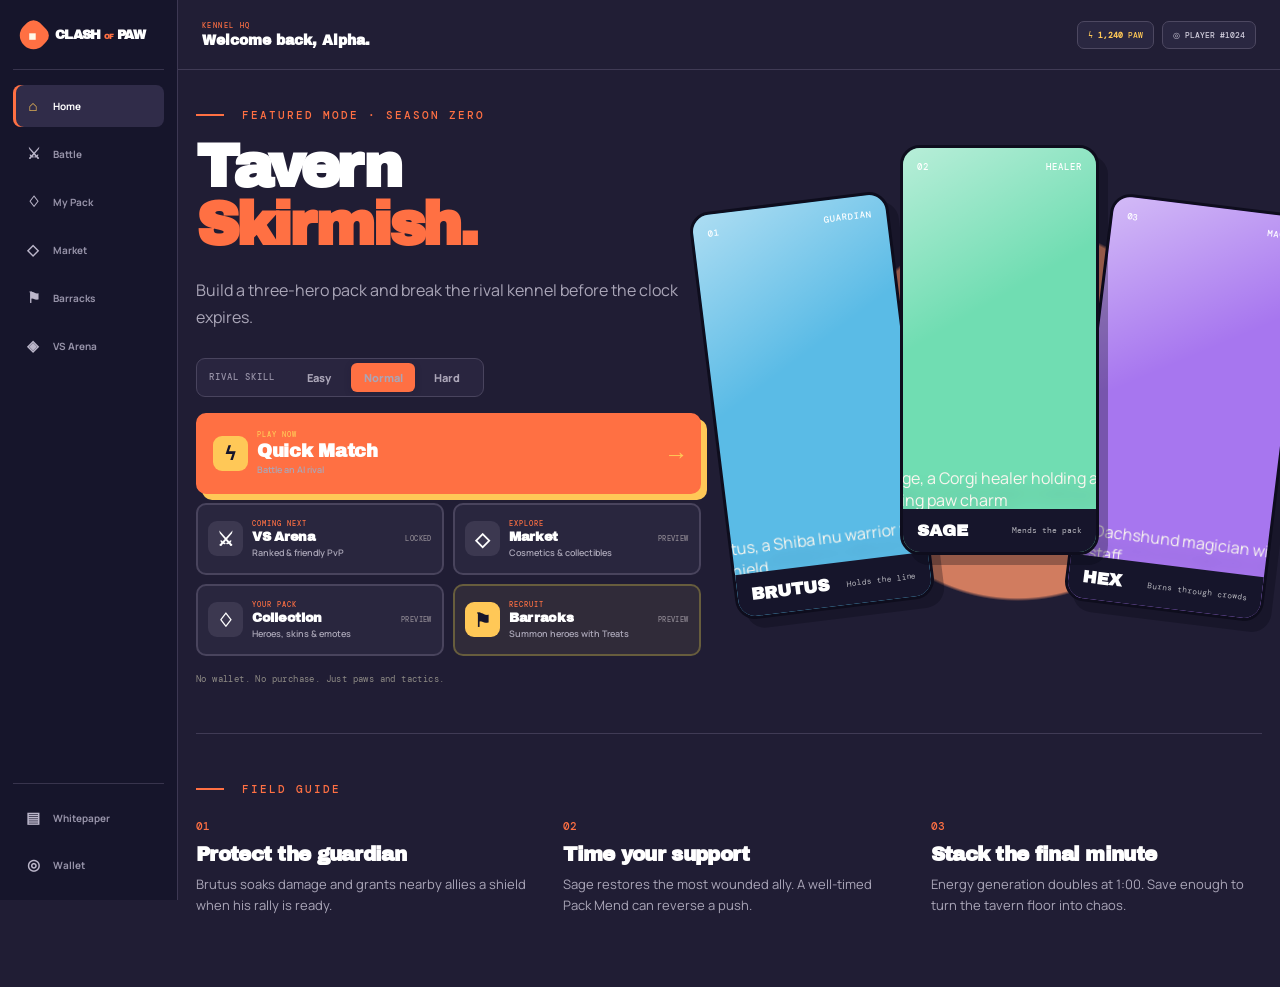
==== play.html @ 802c2ea2 "Build public Clash of Paw game prototype Add the landing page, desktop-style game client, playable b" ====
<!doctype html>
<html lang="en">
  <head>
    <meta charset="utf-8" />
    <meta name="viewport" content="width=device-width, initial-scale=1" />
    <meta name="theme-color" content="#16152b" />
    <meta name="description" content="Play Clash of Paw — a fast tactical dog tower battler." />
    <link rel="manifest" href="manifest.webmanifest" />
    <link rel="icon" href="assets/icon.svg" type="image/svg+xml" />
    <link rel="preload" href="assets/characters/brutus-warrior.png" as="image" />
    <link rel="preload" href="assets/characters/sage-healer.png" as="image" />
    <link rel="preload" href="assets/characters/hex-mage.png" as="image" />
    <link rel="stylesheet" href="styles.css" />
    <title>Play — Clash of Paw</title>
  </head>
  <body class="game-client">
    <div class="client-layout">
      <aside class="client-sidebar">
        <a class="client-brand" href="index.html" aria-label="Return to Clash of Paw landing page"><span class="paw-mark">◆</span><b>CLASH <i>OF</i> PAW</b></a>
        <nav aria-label="Game navigation">
          <button class="client-nav active" id="home"><span>⌂</span><b>Home</b></button>
          <button class="client-nav" id="battleNav"><span>⚔</span><b>Battle</b></button>
          <button class="client-nav coming" data-feature="collection"><span>♢</span><b>My Pack</b></button>
          <button class="client-nav coming" data-feature="market"><span>◇</span><b>Market</b></button>
          <button class="client-nav coming" data-feature="barracks"><span>⚑</span><b>Barracks</b></button>
          <button class="client-nav coming" data-feature="vs"><span>◈</span><b>VS Arena</b></button>
        </nav>
        <div class="client-sidebar-bottom">
          <a href="whitepaper.html"><span>▤</span><b>Whitepaper</b></a>
          <button class="client-nav coming" data-feature="wallet"><span>◎</span><b>Wallet</b></button>
          <button class="install hidden" id="install">Install app</button>
        </div>
      </aside>

      <main class="client-main">
        <header class="client-topbar">
          <div><small>KENNEL HQ</small><strong>Welcome back, Alpha.</strong></div>
          <div class="client-profile"><span>ϟ <b>1,240</b> PAW</span><span>◎ PLAYER #1024</span></div>
        </header>
        <div class="client-content">
          <section class="hero" id="intro">
            <div class="hero-copy">
              <p class="eyebrow"><span></span> FEATURED MODE · SEASON ZERO</p>
              <h1>Tavern<br /><em>Skirmish.</em></h1>
              <p class="lede">Build a three-hero pack and break the rival kennel before the clock expires.</p>
              <div class="difficulty" role="group" aria-label="Choose AI difficulty"><span>RIVAL SKILL</span><button data-difficulty="easy">Easy</button><button class="selected" data-difficulty="normal">Normal</button><button data-difficulty="hard">Hard</button></div>
              <nav class="main-menu" aria-label="Game modes">
                <button class="menu-tile primary-mode" id="play"><span class="menu-icon">ϟ</span><span><small>PLAY NOW</small><b>Quick Match</b><em>Battle an AI rival</em></span><i>→</i></button>
                <button class="menu-tile coming" data-feature="vs"><span class="menu-icon">⚔</span><span><small>COMING NEXT</small><b>VS Arena</b><em>Ranked & friendly PvP</em></span><i>LOCKED</i></button>
                <button class="menu-tile coming" data-feature="market"><span class="menu-icon">◇</span><span><small>EXPLORE</small><b>Market</b><em>Cosmetics & collectibles</em></span><i>PREVIEW</i></button>
                <button class="menu-tile coming" data-feature="collection"><span class="menu-icon">♢</span><span><small>YOUR PACK</small><b>Collection</b><em>Heroes, skins & emotes</em></span><i>PREVIEW</i></button>
                <button class="menu-tile coming barracks-tile" data-feature="barracks"><span class="menu-icon">⚑</span><span><small>RECRUIT</small><b>Barracks</b><em>Summon heroes with Treats</em></span><i>PREVIEW</i></button>
              </nav>
              <p class="fine-print">No wallet. No purchase. Just paws and tactics.</p>
            </div>
            <div class="pack-showcase" aria-label="Your starting pack">
              <article class="hero-card warrior"><div class="role"><span>01</span> GUARDIAN</div><img src="assets/characters/brutus-warrior.png" alt="Brutus, a Shiba Inu warrior with a paw shield" /><div class="hero-name"><span>BRUTUS</span><small>Holds the line</small></div></article>
              <article class="hero-card healer"><div class="role"><span>02</span> HEALER</div><img src="assets/characters/sage-healer.png" alt="Sage, a Corgi healer holding a glowing paw charm" /><div class="hero-name"><span>SAGE</span><small>Mends the pack</small></div></article>
              <article class="hero-card mage"><div class="role"><span>03</span> MAGE</div><img src="assets/characters/hex-mage.png" alt="Hex, a Dachshund magician with a glowing staff" /><div class="hero-name"><span>HEX</span><small>Burns through crowds</small></div></article>
            </div>
          </section>

          <section class="game hidden" id="game" aria-live="polite">
            <div class="match-topbar">
              <button class="icon-button" id="pause" aria-label="Pause match">Ⅱ</button>
              <div class="tower-stat player"><span class="team-label">YOUR KENNEL</span><div class="hp-row"><strong id="playerHp">2200</strong><small id="playerShield"></small></div><div class="bar"><i id="playerBar"></i><b id="playerShieldBar"></b></div></div>
              <div class="timer"><span id="phase">BATTLE</span><strong id="clock">3:00</strong><small id="difficultyLabel">NORMAL RIVAL</small></div>
              <div class="tower-stat enemy"><span class="team-label">RIVAL KENNEL</span><div class="hp-row"><strong id="enemyHp">2200</strong><small id="enemyShield"></small></div><div class="bar"><i id="enemyBar"></i><b id="enemyShieldBar"></b></div></div>
              <button class="icon-button sound-button" id="sound" aria-label="Toggle sound">♪</button>
            </div>
            <div class="arena" id="arena">
              <div class="tavern-backdrop"><i></i><i></i><i></i></div><div class="banner home-banner">PAW</div><div class="banner rival-banner">RUF</div>
              <div class="tower home"><span>♜</span><b>BLUE KENNEL</b><i></i></div><div class="tower rival"><span>♜</span><b>RED KENNEL</b><i></i></div><div class="lane"><span></span></div>
              <div class="units" id="units"></div><div class="battle-toast" id="toast"></div><div class="emote-bubble player-emote" id="playerEmote"></div><div class="emote-bubble enemy-emote" id="enemyEmote"></div><div class="frenzy-banner" id="frenzyBanner">FINAL MINUTE · DOUBLE ENERGY</div>
            </div>
            <div class="battle-controls">
              <div class="energy-block"><span class="bolt">ϟ</span><div><strong id="energy">5.0</strong><small>ENERGY</small></div><div class="energy-pips" id="energyPips"></div></div>
              <div class="summon-area"><p><span>SUMMON YOUR PACK</span><small id="nextHint">Choose a fighter</small></p><div class="cards">
                <button class="card warrior" data-unit="brutus"><img src="assets/characters/brutus-warrior.png" alt="" /><span><b>Brutus</b><small>Guardian · shield</small></span><i>2</i></button>
                <button class="card healer" data-unit="sage"><img src="assets/characters/sage-healer.png" alt="" /><span><b>Sage</b><small>Support · heal</small></span><i>3</i></button>
                <button class="card mage" data-unit="hex"><img src="assets/characters/hex-mage.png" alt="" /><span><b>Hex</b><small>Ranged · burst</small></span><i>3</i></button>
              </div></div>
              <div class="skills"><button class="skill heal" id="healSkill"><span>✦</span><b>PACK MEND</b><small id="healText">READY</small></button><button class="skill shield" id="shieldSkill"><span>⬡</span><b>GUARD RALLY</b><small id="shieldText">READY</small></button></div>
              <div class="emotes" aria-label="Pack emotes"><button data-emote="NICE!">🐾</button><button data-emote="WOOF?!">!</button><button data-emote="TO THE MOON!">↗</button></div>
            </div>
          </section>

          <section class="game-notes" id="how"><p class="eyebrow"><span></span> FIELD GUIDE</p><div class="notes-grid"><article><b>01</b><h2>Protect the guardian</h2><p>Brutus soaks damage and grants nearby allies a shield when his rally is ready.</p></article><article><b>02</b><h2>Time your support</h2><p>Sage restores the most wounded ally. A well-timed Pack Mend can reverse a push.</p></article><article><b>03</b><h2>Stack the final minute</h2><p>Energy generation doubles at 1:00. Save enough to turn the tavern floor into chaos.</p></article></div></section>
        </div>
      </main>
    </div>

    <dialog id="tutorialDialog" class="tutorial-dialog"><div class="result-inner tutorial-inner"><p class="eyebrow"><span></span> QUICK MATCH BRIEFING</p><h2>Three minutes.<br /><em>One kennel.</em></h2><p>Push across the tavern floor and break the rival kennel before they break yours.</p><div class="tutorial-steps"><article><b>1</b><span><strong>Summon your pack</strong><small>Spend energy on Brutus, Sage, or Hex.</small></span></article><article><b>2</b><span><strong>Support the push</strong><small>Use Pack Mend and Guard Rally at the right moment.</small></span></article><article><b>3</b><span><strong>Own the final minute</strong><small>Energy doubles when the timer reaches 1:00.</small></span></article></div><div class="tutorial-rival"><span>RIVAL SELECTED</span><b id="tutorialDifficulty">NORMAL</b></div><button class="primary tutorial-start" id="startBattle">Unleash the Pack! <span>→</span></button><button class="text-button" id="closeTutorial">Back to HQ</button></div></dialog>
    <dialog id="result"><div class="result-inner"><p class="eyebrow" id="resultLabel">MATCH COMPLETE</p><h2 id="resultTitle">The kennel stands.</h2><div class="result-score"><span><small>YOUR KENNEL</small><b id="resultPlayerHp">0</b></span><i>—</i><span><small>RIVAL KENNEL</small><b id="resultEnemyHp">0</b></span></div><p id="resultCopy"></p><button class="primary" id="again">Run it back <span>→</span></button><button class="text-button" id="menuFromResult">Back to HQ</button></div></dialog>
    <dialog id="pauseDialog"><div class="result-inner pause-inner"><p class="eyebrow">MATCH PAUSED</p><h2>Catch your breath.</h2><p>Your pack will wait right here.</p><button class="primary" id="resume">Resume <span>→</span></button><button class="text-button" id="quitMatch">Quit match</button></div></dialog>
    <dialog id="featureDialog"><div class="result-inner feature-inner"><span class="feature-icon" id="featureIcon">⚔</span><p class="eyebrow" id="featureEyebrow">ON THE ROADMAP</p><h2 id="featureTitle">VS Arena</h2><p id="featureCopy"></p><div class="feature-status"><span></span><small id="featureStatus">FOUNDATION IN PROGRESS</small></div><button class="primary" id="closeFeature">Back to HQ <span>→</span></button></div></dialog>
    <script src="app.js"></script>
  </body>
</html>
---- styles.css ----
@import url('https://fonts.googleapis.com/css2?family=Archivo+Black&family=DM+Mono:wght@400;500&family=Manrope:wght@400;600;700;800&display=swap');

:root {
  --night:#16152b;
  --night-2:#242044;
  --cream:#fff8e8;
  --paper:#fffcf4;
  --orange:#ff7043;
  --gold:#ffc857;
  --mint:#62e6b8;
  --cyan:#53cced;
  --purple:#925cf3;
  --red:#ef536b;
  --ink:#20223b;
  --muted:#687080;
}

* { box-sizing:border-box; }
html { scroll-behavior:smooth; }
body { margin:0; color:var(--ink); background:var(--cream); font-family:Manrope,system-ui,sans-serif; min-width:320px; }
button,a { font:inherit; }
button { cursor:pointer; }
.hidden { display:none !important; }
.shell { width:min(1240px,calc(100% - 36px)); margin:auto; }

.site-header { height:82px; display:flex; align-items:center; justify-content:space-between; border-bottom:1px solid #dcd6c8; }
.brand { display:flex; align-items:center; gap:7px; border:0; padding:0; color:var(--night); background:none; font:900 22px 'Archivo Black',sans-serif; letter-spacing:-1.1px; }
.brand i { color:var(--orange); font-style:normal; font-size:10px; letter-spacing:.5px; transform:rotate(-8deg); }
.paw-mark { display:grid; place-items:center; width:27px; height:27px; border-radius:9px 9px 13px 13px; color:var(--cream); background:var(--orange); transform:rotate(45deg); font-size:12px; }
.paw-mark::first-letter { transform:rotate(-45deg); }
.header-actions { display:flex; align-items:center; gap:10px; }
.header-actions a,.install { color:var(--night); font:700 12px 'DM Mono',monospace; text-transform:uppercase; text-decoration:none; border:1px solid #cfc8b9; padding:9px 13px; background:transparent; border-radius:7px; }
.header-actions a:hover,.install:hover { border-color:var(--night); background:#fff; }

.hero { min-height:760px; display:grid; grid-template-columns:.98fr 1.02fr; align-items:center; gap:36px; padding:52px 0 72px; }
.eyebrow { margin:0 0 17px; color:var(--orange); font:500 11px 'DM Mono',monospace; letter-spacing:2px; }
.eyebrow span { display:inline-block; width:28px; height:2px; margin:0 9px 3px 0; background:currentColor; }
.hero h1,.result-inner h2 { margin:0; color:var(--night); font:900 clamp(46px,5.7vw,78px)/.96 'Archivo Black',sans-serif; letter-spacing:-4px; }
.hero h1 { font-size:clamp(50px,4.7vw,66px); letter-spacing:-3.4px; }
.hero h1 em { color:var(--orange); font-style:normal; }
.lede { max-width:520px; color:#626779; font-size:16px; line-height:1.7; margin:22px 0 27px; }
.difficulty { display:flex; align-items:center; width:max-content; max-width:100%; overflow:hidden; margin-bottom:16px; padding:4px; border:1px solid #d8d0c1; border-radius:9px; background:#f5eddd; }
.difficulty > span { padding:0 12px 0 8px; color:#81796e; font:500 9px 'DM Mono',monospace; letter-spacing:1px; }
.difficulty button { min-width:64px; border:0; border-radius:6px; padding:7px 10px; background:transparent; color:#777274; font-size:11px; font-weight:800; }
.difficulty button.selected { color:#fff; background:var(--night); box-shadow:0 2px 7px #16152b35; }
.primary { border:0; border-radius:10px; color:#fff; background:var(--night); box-shadow:6px 6px 0 var(--orange); font-weight:800; }
.main-menu { width:min(590px,100%); display:grid; grid-template-columns:repeat(3,minmax(0,1fr)); gap:9px; }
.menu-tile { min-width:0; min-height:72px; display:grid; grid-template-columns:35px minmax(0,1fr) auto; align-items:center; gap:9px; padding:9px 10px; color:var(--night); border:2px solid #d8d0c1; border-radius:10px; background:#fffdf8; text-align:left; text-decoration:none; transition:transform .14s,border-color .14s,box-shadow .14s; }
.menu-tile:hover,.menu-tile:focus-visible { transform:translateY(-2px); border-color:var(--orange); box-shadow:0 4px 0 #ff70432c; outline:none; }
.menu-tile > span:nth-child(2) { min-width:0; }
.menu-tile small,.menu-tile b,.menu-tile em { display:block; overflow:hidden; text-overflow:ellipsis; white-space:nowrap; }
.menu-tile small { margin-bottom:2px; color:var(--orange); font:500 7px 'DM Mono',monospace; letter-spacing:1px; }
.menu-tile b { font:900 13px 'Archivo Black',sans-serif; letter-spacing:-.3px; }
.menu-tile em { margin-top:2px; color:#777381; font:600 9px Manrope,sans-serif; font-style:normal; }
.menu-tile > i { color:#8d8791; font:500 7px 'DM Mono',monospace; font-style:normal; letter-spacing:.4px; }
.menu-icon { display:grid; place-items:center; width:35px; height:35px; border-radius:9px; color:var(--night); background:#f2eadc; font:900 19px 'Archivo Black',sans-serif; }
.primary-mode { grid-column:1 / -1; min-height:81px; padding:11px 15px; color:#fff; border-color:var(--night); background:var(--night); box-shadow:6px 6px 0 var(--orange); }
.primary-mode:hover,.primary-mode:focus-visible { transform:translate(-2px,-2px); border-color:var(--night); box-shadow:9px 9px 0 var(--orange); }
.primary-mode .menu-icon { color:var(--night); background:var(--gold); }
.primary-mode small { color:var(--gold); }
.primary-mode b { font-size:18px; }
.primary-mode em { color:#c7c4d4; }
.primary-mode > i { color:var(--gold); font-size:24px; }
.paper-tile { border-color:#bfb1dd; background:#f8f3ff; }
.paper-tile .menu-icon { color:#fff; background:var(--purple); }
.fine-print { margin:17px 0 0; color:#8e8b85; font:400 9px 'DM Mono',monospace; letter-spacing:.4px; }

.pack-showcase { position:relative; height:515px; }
.pack-showcase::before { content:""; position:absolute; inset:42px 0 10px 7%; border-radius:50%; background:radial-gradient(circle,#ffd46a 0 7%,#ffba50 7% 34%,#ff8a5d 35% 55%,transparent 56%); opacity:.85; filter:saturate(.85); }
.hero-card { position:absolute; overflow:hidden; width:38%; height:410px; border:3px solid var(--night); border-radius:20px; background:#fff; box-shadow:9px 10px 0 #16152b24; transform-origin:bottom center; }
.hero-card::before { content:""; position:absolute; inset:0; background:linear-gradient(150deg,#ffffff80,transparent 40%); pointer-events:none; z-index:1; }
.hero-card.warrior { left:0; top:60px; transform:rotate(-7deg); background:#5abbe6; }
.hero-card.healer { left:31%; top:6px; z-index:2; background:#70ddb2; }
.hero-card.mage { right:0; top:62px; transform:rotate(7deg); background:#a776ef; }
.hero-card img { position:absolute; z-index:0; width:145%; max-width:none; height:auto; left:50%; bottom:36px; transform:translateX(-50%); filter:drop-shadow(0 15px 8px #17142c42); }
.hero-card.healer img { width:137%; bottom:41px; }
.role { position:relative; z-index:3; display:flex; justify-content:space-between; padding:13px 14px; color:#fff; font:500 9px 'DM Mono',monospace; letter-spacing:1px; }
.hero-name { position:absolute; z-index:3; inset:auto 0 0; display:flex; align-items:center; justify-content:space-between; padding:12px 14px; color:#fff; background:var(--night); }
.hero-name span { font:900 17px 'Archivo Black',sans-serif; }
.hero-name small { opacity:.7; font:400 8px 'DM Mono',monospace; }

.game { margin:28px auto 62px; overflow:hidden; border:3px solid var(--night); border-radius:17px; background:#fff; box-shadow:9px 10px 0 var(--gold); }
.match-topbar { min-height:75px; display:grid; grid-template-columns:46px 1fr 135px 1fr 46px; align-items:center; gap:15px; padding:10px 14px; color:#fff; background:var(--night); }
.icon-button { width:39px; height:39px; border:1px solid #54516d; border-radius:8px; color:#fff; background:#2a2844; font:800 15px 'DM Mono',monospace; }
.icon-button:hover { border-color:var(--gold); }
.sound-button.muted { opacity:.45; }
.tower-stat.enemy { text-align:right; }
.team-label { display:block; margin-bottom:2px; color:#aaa7bc; font:500 9px 'DM Mono',monospace; letter-spacing:1.2px; }
.hp-row { display:flex; align-items:baseline; gap:8px; }
.enemy .hp-row { justify-content:flex-end; }
.hp-row strong { font:900 19px 'Archivo Black',sans-serif; }
.hp-row small { color:var(--cyan); font:500 9px 'DM Mono',monospace; }
.bar { position:relative; overflow:hidden; height:8px; margin-top:3px; border-radius:20px; background:#49475e; }
.bar i,.bar b { position:absolute; inset:0 auto 0 0; display:block; width:100%; transition:width .2s; }
.bar i { background:linear-gradient(90deg,#52dda5,#80ee9a); }
.enemy .bar i { left:auto; right:0; background:linear-gradient(90deg,#ff8d5f,var(--red)); }
.bar b { background:#60d8ff; opacity:.75; }
.enemy .bar b { left:auto; right:0; }
.timer { text-align:center; }
.timer span,.timer small { display:block; color:#aaa7bc; font:500 8px 'DM Mono',monospace; letter-spacing:1px; }
.timer strong { display:block; margin:1px 0; font:900 21px 'Archivo Black',sans-serif; }
.timer.frenzy span,.timer.frenzy strong { color:var(--gold); }

.arena { position:relative; overflow:hidden; height:450px; background:#312142; isolation:isolate; }
.tavern-backdrop { position:absolute; inset:0; background:
  radial-gradient(circle at 50% 13%,#ffc26722 0 9%,transparent 24%),
  linear-gradient(#251731 0 59%,#65412d 59% 61%,#422d2d 61% 100%); }
.tavern-backdrop::before { content:""; position:absolute; inset:0; opacity:.42; background:
  linear-gradient(90deg,transparent 8%,#0d0c1b 8% 10%,transparent 10% 29%,#0d0c1b 29% 31%,transparent 31% 69%,#0d0c1b 69% 71%,transparent 71% 90%,#0d0c1b 90% 92%,transparent 92%),
  linear-gradient(#9a513c 0 3%,transparent 3% 46%,#20162a 46% 49%,transparent 49%); }
.tavern-backdrop::after { content:""; position:absolute; left:50%; top:20px; width:205px; height:98px; transform:translateX(-50%); border:11px solid #4e2d2d; border-bottom-width:15px; border-radius:80px 80px 5px 5px; background:radial-gradient(circle at 50% 70%,#ffe49e,#ffaf52 35%,#ef6358 36%,#3a2542 68%); box-shadow:0 0 55px #ffb15540; }
.tavern-backdrop i { position:absolute; top:98px; width:10px; height:86px; border-radius:10px; background:#ffd779; box-shadow:0 0 24px #ffbd50; }
.tavern-backdrop i:nth-child(1) { left:13%; }
.tavern-backdrop i:nth-child(2) { left:50%; top:130px; height:52px; }
.tavern-backdrop i:nth-child(3) { right:13%; }
.lane { position:absolute; inset:auto 0 0; height:42%; background:
  linear-gradient(#c78b51 0 3px,transparent 3px),
  repeating-linear-gradient(100deg,#805037 0 70px,#6b402f 70px 74px,#8e5738 74px 145px); border-top:8px solid #321f2a; }
.lane::after { content:""; position:absolute; inset:30px 0 0; opacity:.28; background:repeating-linear-gradient(0deg,transparent 0 44px,#2a1c24 45px 47px); }
.lane span { position:absolute; left:50%; top:0; bottom:0; width:3px; background:#f9c86755; box-shadow:0 0 28px #ffd36a; }
.banner { position:absolute; z-index:1; top:40px; width:55px; padding:16px 0 28px; text-align:center; clip-path:polygon(0 0,100% 0,100% 78%,50% 100%,0 78%); color:#fff; font:900 11px 'Archivo Black',sans-serif; box-shadow:0 7px 0 #0005; }
.home-banner { left:7%; background:#369eca; }
.rival-banner { right:7%; background:#d94c65; }
.tower { position:absolute; z-index:3; bottom:66px; width:94px; height:152px; padding-top:22px; text-align:center; color:#fff; border:4px solid #1b182b; border-radius:45px 45px 10px 10px; box-shadow:0 9px 0 #17142466; }
.tower::before { content:""; position:absolute; top:-19px; left:12px; width:63px; height:35px; border:4px solid #1b182b; border-radius:50% 50% 5px 5px; transform:rotate(-4deg); }
.tower span { display:block; font-size:49px; line-height:1; text-shadow:3px 3px 0 #181629; }
.tower b { display:block; margin-top:8px; font:900 9px 'Archivo Black',sans-serif; }
.tower i { display:block; width:18px; height:18px; margin:8px auto; border-radius:50%; background:var(--gold); box-shadow:0 0 18px var(--gold); }
.tower.home { left:24px; background:#248ebd; }
.tower.home::before { background:#45b8da; }
.tower.rival { right:24px; background:#c7425a; }
.tower.rival::before { background:#e65d70; }
.tower.damaged { animation:tower-hit .18s linear; }
.units { position:absolute; z-index:4; inset:0; }
.unit { --unit-scale:1; position:absolute; bottom:62px; width:92px; height:115px; transform:translateX(-50%) scaleX(var(--facing,1)); transition:left .08s linear; filter:drop-shadow(0 7px 4px #17142455); }
.unit img { width:100%; height:100%; object-fit:contain; object-position:center bottom; transform:scaleX(-1); }
.unit.enemy { filter:hue-rotate(315deg) drop-shadow(0 7px 4px #17142455); }
.unit.enemy img { transform:none; }
.unit .unit-bar { position:absolute; left:14px; right:14px; top:-2px; height:5px; overflow:hidden; border:1px solid #171424; border-radius:10px; background:#302c40; transform:scaleX(var(--facing,1)); }
.unit .unit-bar i,.unit .unit-bar b { position:absolute; inset:0 auto 0 0; display:block; transition:width .15s; }
.unit .unit-bar i { background:#67eaa9; }
.unit.enemy .unit-bar i { background:#ef5d70; }
.unit .unit-bar b { background:#61d9ff; opacity:.8; }
.unit .unit-level { position:absolute; right:5px; top:-10px; display:grid; place-items:center; width:17px; height:17px; border-radius:50%; color:#fff; background:var(--night); font:600 8px 'DM Mono',monospace; transform:scaleX(var(--facing,1)); }
.unit.attacking { animation:unit-bop .35s ease; }
.unit.hurt { animation:unit-hurt .22s ease; }
.unit.dead { animation:unit-fall .55s ease forwards; pointer-events:none; }
.unit.shielded::after { content:""; position:absolute; inset:8px 4px 2px; border:3px solid #62dffa; border-radius:50%; box-shadow:inset 0 0 18px #50d4ff88,0 0 12px #50d4ff88; }
.unit.healing::after { content:"+"; position:absolute; left:50%; top:0; color:#72f0b5; font:900 32px 'Archivo Black',sans-serif; text-shadow:0 0 13px #62e6b8; animation:float-up .8s ease forwards; }
.unit.burning::before { content:"✦"; position:absolute; left:45%; top:22px; color:#ff694d; font-size:32px; text-shadow:0 0 15px #ff4b2b; animation:fire-pulse .4s infinite alternate; }
.battle-toast { position:absolute; z-index:8; left:50%; top:39%; opacity:0; transform:translate(-50%,-50%) scale(.65) rotate(-3deg); color:#fff; font:900 clamp(25px,4vw,48px) 'Archivo Black',sans-serif; text-shadow:4px 4px 0 var(--orange),7px 7px 0 var(--night); pointer-events:none; }
.battle-toast.show { animation:toast .62s ease; }
.emote-bubble { position:absolute; z-index:9; top:62px; display:none; max-width:150px; padding:11px 14px; border:3px solid var(--night); border-radius:15px; color:var(--night); background:#fff; box-shadow:4px 5px 0 var(--gold); font:900 11px 'Archivo Black',sans-serif; }
.emote-bubble.show { display:block; animation:emote .25s ease; }
.player-emote { left:103px; }
.enemy-emote { right:103px; }
.frenzy-banner { position:absolute; z-index:10; top:0; left:50%; width:max-content; max-width:94%; padding:8px 18px; color:var(--night); background:var(--gold); border-radius:0 0 9px 9px; transform:translate(-50%,-110%); font:900 10px 'Archivo Black',sans-serif; letter-spacing:.8px; transition:.3s; }
.frenzy-banner.show { transform:translate(-50%,0); }

.battle-controls { position:relative; z-index:12; display:grid; grid-template-columns:130px minmax(360px,1fr) 205px 38px; gap:12px; align-items:stretch; padding:12px; background:#fffdf8; }
.energy-block { display:flex; flex-wrap:wrap; align-items:center; align-content:center; gap:7px; padding:8px 10px; border:2px solid var(--night); border-radius:10px; background:#fff4cb; }
.bolt { color:#ef9c27; font:900 32px 'Archivo Black',sans-serif; }
.energy-block strong { display:block; font:900 22px 'Archivo Black',sans-serif; line-height:1; }
.energy-block small,.summon-area p { color:#777381; font:500 8px 'DM Mono',monospace; letter-spacing:.8px; }
.energy-pips { flex-basis:100%; display:grid; grid-template-columns:repeat(10,1fr); gap:2px; }
.energy-pips i { height:5px; border-radius:5px; background:#ded7c9; }
.energy-pips i.on { background:var(--gold); }
.summon-area > p { display:flex; justify-content:space-between; margin:0 0 6px; }
.summon-area > p span { color:var(--night); font-weight:800; }
.summon-area > p small { font-size:8px; }
.cards { display:flex; gap:7px; }
.card { position:relative; min-width:0; flex:1; height:72px; display:flex; align-items:center; gap:4px; overflow:hidden; padding:5px 28px 5px 4px; text-align:left; color:var(--night); background:#fff; border:2px solid #d7d3ca; border-radius:9px; transition:.12s; }
.card img { align-self:flex-end; width:53px; height:64px; object-fit:contain; filter:drop-shadow(0 4px 2px #221e3630); }
.card b { display:block; font:900 12px 'Archivo Black',sans-serif; }
.card small { display:block; margin-top:3px; color:#777381; font:400 7px 'DM Mono',monospace; }
.card i { position:absolute; right:6px; top:6px; display:grid; place-items:center; width:22px; height:22px; border-radius:50%; color:var(--night); background:var(--gold); font:900 12px 'Archivo Black',sans-serif; font-style:normal; }
.card:not(:disabled):hover { transform:translateY(-3px); border-color:var(--orange); box-shadow:0 4px 0 #ff704344; }
.card:disabled { opacity:.42; cursor:not-allowed; filter:grayscale(.4); }
.skills { display:grid; grid-template-columns:1fr 1fr; gap:7px; }
.skill { position:relative; border:2px solid #d7d3ca; border-radius:9px; color:var(--night); background:#fff; }
.skill span { display:block; font-size:22px; }
.skill b { display:block; font:900 9px 'Archivo Black',sans-serif; }
.skill small { display:block; margin-top:3px; color:#777381; font:500 8px 'DM Mono',monospace; }
.skill.heal { background:#ecfff7; border-color:#79dcb8; }
.skill.shield { background:#ebfaff; border-color:#6bcde6; }
.skill:not(:disabled):hover { transform:translateY(-2px); }
.skill:disabled { opacity:.48; cursor:not-allowed; }
.emotes { display:grid; gap:4px; }
.emotes button { padding:0; border:1px solid #d8d3c9; border-radius:7px; color:var(--night); background:#fff; font-weight:900; }
.emotes button:hover { border-color:var(--orange); }

.game-notes { padding:48px 0 70px; border-top:1px solid #ddd6c8; }
.notes-grid { display:grid; grid-template-columns:repeat(3,1fr); gap:36px; }
.notes-grid article > b { color:var(--orange); font:500 11px 'DM Mono',monospace; }
.notes-grid h2 { margin:8px 0 9px; color:var(--night); font:900 20px 'Archivo Black',sans-serif; letter-spacing:-.7px; }
.notes-grid p { margin:0; color:#697080; font-size:13px; line-height:1.65; }

dialog { width:min(480px,calc(100% - 30px)); max-width:none; padding:0; border:0; border-radius:18px; background:transparent; box-shadow:0 22px 80px #0e0c2299; }
dialog::backdrop { background:#17142dc9; backdrop-filter:blur(5px); }
.result-inner { padding:45px 30px 38px; text-align:center; border:3px solid var(--night); border-radius:18px; background:var(--cream); }
.result-inner h2 { font-size:43px; letter-spacing:-2px; }
.result-inner > p:not(.eyebrow) { max-width:360px; margin:17px auto 25px; color:#666d7c; line-height:1.55; }
.result-inner .primary { min-width:210px; padding:15px 18px; }
.result-inner .primary span { margin-left:18px; }
.text-button { display:block; margin:18px auto 0; padding:4px; border:0; color:#686d7a; background:none; text-decoration:underline; font-size:11px; font-weight:800; }
.result-score { display:flex; align-items:center; justify-content:center; gap:22px; margin:22px 0 5px; }
.result-score span small { display:block; color:#7b7880; font:500 8px 'DM Mono',monospace; }
.result-score span b { font:900 23px 'Archivo Black',sans-serif; }
.result-score i { color:var(--orange); font-style:normal; }
.feature-inner { position:relative; overflow:hidden; }
.feature-inner::before { content:""; position:absolute; width:190px; height:190px; right:-95px; top:-100px; border-radius:50%; background:var(--gold); opacity:.35; }
.feature-icon { position:relative; display:grid; place-items:center; width:66px; height:66px; margin:0 auto 22px; border:3px solid var(--night); border-radius:18px; color:#fff; background:var(--purple); box-shadow:5px 5px 0 var(--gold); font:900 30px 'Archivo Black',sans-serif; }
.feature-status { display:flex; align-items:center; justify-content:center; gap:8px; margin:-8px 0 28px; color:#81796e; font:500 8px 'DM Mono',monospace; letter-spacing:1px; }
.feature-status span { width:7px; height:7px; border-radius:50%; background:var(--orange); box-shadow:0 0 0 4px #ff704324; }
.tutorial-dialog { width:min(590px,calc(100% - 30px)); }
.tutorial-inner { padding:36px 34px 32px; text-align:left; }
.tutorial-inner .eyebrow { margin-bottom:13px; }
.tutorial-inner h2 { font-size:42px; line-height:.98; letter-spacing:-2.2px; }
.tutorial-inner h2 em { color:var(--orange); font-style:normal; }
.tutorial-inner > p:not(.eyebrow) { max-width:500px; margin:14px 0 22px; font-size:13px; }
.tutorial-steps { display:grid; grid-template-columns:repeat(3,1fr); gap:8px; margin-bottom:13px; }
.tutorial-steps article { min-width:0; padding:13px 12px; border:1px solid #d9d1c2; border-radius:10px; background:#fffdf8; }
.tutorial-steps article > b { display:grid; place-items:center; width:25px; height:25px; margin-bottom:10px; border-radius:7px; color:#fff; background:var(--night); font:900 11px 'Archivo Black',sans-serif; }
.tutorial-steps strong,.tutorial-steps small { display:block; }
.tutorial-steps strong { color:var(--night); font:900 10px 'Archivo Black',sans-serif; }
.tutorial-steps small { margin-top:5px; color:#777381; font-size:9px; line-height:1.45; }
.tutorial-rival { display:flex; align-items:center; justify-content:space-between; margin-bottom:19px; padding:9px 12px; border-radius:8px; color:#81796e; background:#f2eadc; font:500 8px 'DM Mono',monospace; letter-spacing:1px; }
.tutorial-rival b { color:var(--orange); font-size:9px; }
.tutorial-start { width:100%; display:flex; align-items:center; justify-content:space-between; padding:15px 18px; font:900 14px 'Archivo Black',sans-serif; }
.tutorial-inner .text-button { margin-top:15px; }

@keyframes toast { 0%{opacity:0;transform:translate(-50%,-50%) scale(.4) rotate(-6deg)} 28%,70%{opacity:1;transform:translate(-50%,-50%) scale(1) rotate(-2deg)} 100%{opacity:0;transform:translate(-50%,-70%) scale(1.08)} }
@keyframes unit-bop { 0%,100%{bottom:62px} 45%{bottom:68px;transform:translateX(-50%) scale(1.08)} }
@keyframes unit-hurt { 0%,100%{filter:drop-shadow(0 7px 4px #17142455)} 50%{filter:brightness(2) saturate(.2) drop-shadow(0 0 8px #fff)} }
@keyframes unit-fall { to{opacity:0;transform:translateX(-50%) translateY(30px) rotate(20deg) scale(.7)} }
@keyframes tower-hit { 50%{transform:translateX(5px);filter:brightness(1.7)} }
@keyframes float-up { to{opacity:0;transform:translateY(-35px)} }
@keyframes fire-pulse { to{transform:scale(1.25) rotate(10deg)} }
@keyframes emote { from{opacity:0;transform:translateY(10px) scale(.8)} }

@media (max-width:980px) {
  .hero { grid-template-columns:1fr; padding-top:42px; }
  .hero-copy { text-align:center; }
  .lede { margin-left:auto; margin-right:auto; }
  .difficulty { margin-left:auto; margin-right:auto; }
  .main-menu { margin:auto; text-align:left; }
  .pack-showcase { width:min(720px,100%); margin:auto; }
  .battle-controls { grid-template-columns:105px 1fr 185px; }
  .emotes { position:absolute; right:10px; top:-41px; display:flex; }
  .emotes button { width:34px; height:31px; }
}

@media (max-width:740px) {
  .shell { width:min(100% - 20px,1240px); }
  .site-header { height:66px; }
  .header-actions a { display:none; }
  .hero { gap:25px; min-height:auto; padding:40px 0 55px; }
  .hero h1 { font-size:clamp(40px,12vw,62px); letter-spacing:-3px; }
  .main-menu { grid-template-columns:repeat(2,minmax(0,1fr)); }
  .primary-mode { grid-column:1 / -1; }
  .pack-showcase { height:350px; }
  .hero-card { height:292px; border-width:2px; border-radius:14px; }
  .hero-card.warrior,.hero-card.mage { top:42px; }
  .hero-card img { bottom:34px; }
  .role { padding:8px; font-size:7px; }
  .hero-name { padding:8px; }
  .hero-name span { font-size:11px; }
  .hero-name small { display:none; }
  .game { margin-top:14px; border-radius:12px; }
  .match-topbar { grid-template-columns:34px 1fr 78px 1fr 34px; gap:6px; padding:7px; }
  .icon-button { width:31px; height:34px; }
  .team-label { font-size:7px; }
  .hp-row strong { font-size:14px; }
  .hp-row small { display:none; }
  .timer strong { font-size:16px; }
  .timer small { font-size:6px; }
  .arena { height:350px; }
  .tower { bottom:50px; width:62px; height:112px; padding-top:17px; border-width:3px; }
  .tower::before { width:40px; height:26px; left:7px; border-width:3px; }
  .tower span { font-size:35px; }
  .tower b { font-size:6px; }
  .tower.home { left:9px; }
  .tower.rival { right:9px; }
  .unit { bottom:46px; width:68px; height:88px; }
  .player-emote { left:65px; }
  .enemy-emote { right:65px; }
  .battle-controls { grid-template-columns:1fr; gap:8px; }
  .energy-block { display:grid; grid-template-columns:30px 48px 1fr; }
  .energy-pips { grid-column:auto; flex-basis:auto; }
  .summon-area > p { margin:2px 0 6px; }
  .cards { gap:5px; }
  .card { height:66px; padding-right:22px; }
  .card img { width:43px; height:59px; }
  .card b { font-size:10px; }
  .card small { display:none; }
  .card i { right:4px; top:4px; width:18px; height:18px; font-size:10px; }
  .skills { min-height:65px; }
  .emotes { top:-39px; }
  .notes-grid { grid-template-columns:1fr; gap:24px; }
}

@media (max-width:470px) {
  .main-menu { grid-template-columns:1fr; }
  .primary-mode { grid-column:auto; }
  .tutorial-inner { padding:29px 20px 25px; }
  .tutorial-inner h2 { font-size:34px; }
  .tutorial-steps { grid-template-columns:1fr; }
  .tutorial-steps article { display:flex; align-items:center; gap:11px; padding:10px; }
  .tutorial-steps article > b { flex:0 0 25px; margin:0; }
}

@media (prefers-reduced-motion:reduce) {
  *,*::before,*::after { scroll-behavior:auto !important; animation-duration:.01ms !important; animation-iteration-count:1 !important; transition-duration:.01ms !important; }
}

/* Desktop game client shell */
.game-client { color:#f8f5ee; background:#201d34; }
.client-layout { min-height:100vh; display:grid; grid-template-columns:178px minmax(0,1fr); }
.client-sidebar { position:sticky; z-index:30; top:0; height:100vh; display:flex; flex-direction:column; padding:19px 13px 14px; border-right:1px solid #3d3853; background:var(--night); }
.client-brand { display:flex; align-items:center; gap:8px; min-height:50px; padding:0 7px 18px; color:#fff; text-decoration:none; }
.client-brand b { font:900 13px 'Archivo Black',sans-serif; letter-spacing:-.7px; }
.client-brand i { color:var(--orange); font-style:normal; font-size:7px; }
.client-sidebar nav { display:grid; gap:6px; padding-top:15px; border-top:1px solid #38344d; }
.client-nav,.client-sidebar-bottom a { width:100%; display:flex; align-items:center; gap:10px; padding:11px 10px; border:0; border-radius:8px; color:#9692a8; background:transparent; text-align:left; text-decoration:none; font-size:10px; font-weight:800; }
.client-nav span,.client-sidebar-bottom a span { width:20px; color:#bbb6ca; text-align:center; font:800 15px 'DM Mono',monospace; }
.client-nav:hover,.client-sidebar-bottom a:hover { color:#fff; background:#28243e; }
.client-nav.active { color:#fff; background:#302c49; box-shadow:inset 3px 0 var(--orange); }
.client-nav.active span { color:var(--gold); }
.client-sidebar-bottom { display:grid; gap:5px; margin-top:auto; padding-top:13px; border-top:1px solid #38344d; }
.client-sidebar .install { margin:6px 7px 0; color:#fff; border-color:#4d4861; }
.client-main { min-width:0; }
.client-topbar { min-height:70px; display:flex; align-items:center; justify-content:space-between; gap:20px; padding:11px 24px; border-bottom:1px solid #403b55; background:#211e35; }
.client-topbar small,.client-topbar strong { display:block; }
.client-topbar small { color:var(--orange); font:500 7px 'DM Mono',monospace; letter-spacing:1.4px; }
.client-topbar strong { margin-top:3px; color:#fff; font:900 14px 'Archivo Black',sans-serif; }
.client-profile { display:flex; gap:8px; }
.client-profile span { padding:8px 10px; border:1px solid #4d4861; border-radius:7px; color:#d3cfde; background:#2a2741; font:500 8px 'DM Mono',monospace; }
.client-profile span:first-child { color:var(--gold); }
.client-content { width:min(1120px,calc(100% - 36px)); margin:auto; }
.game-client .hero { min-height:650px; padding:38px 0 48px; }
.game-client .hero h1,.game-client .hero h1 em { color:#fff; }
.game-client .hero h1 em { color:var(--orange); }
.game-client .lede { color:#aaa6b8; }
.game-client .difficulty { border-color:#49445e; background:#29253f; }
.game-client .difficulty > span { color:#9691a6; }
.game-client .difficulty button { color:#aaa5b7; }
.game-client .difficulty button.selected { background:var(--orange); }
.game-client .menu-tile { border-color:#49445d; color:#fff; background:#29263e; }
.game-client .main-menu { grid-template-columns:repeat(2,minmax(0,1fr)); }
.game-client .primary-mode { grid-column:1 / -1; }
.game-client .menu-tile em { color:#aaa6b7; }
.game-client .menu-icon { color:#fff; background:#3c3850; }
.game-client .primary-mode { background:var(--orange); border-color:var(--orange); box-shadow:6px 6px 0 var(--gold); }
.game-client .primary-mode:hover { box-shadow:9px 9px 0 var(--gold); }
.game-client .primary-mode small,.game-client .primary-mode > i { color:var(--gold); }
.game-client .primary-mode .menu-icon { color:var(--night); background:var(--gold); }
.game-client .barracks-tile { border-color:#675d3d; background:#302b39; }
.game-client .barracks-tile .menu-icon { color:var(--night); background:var(--gold); }
.game-client .hero-card { border-color:#0e0d1d; box-shadow:9px 10px 0 #0908154d; }
.game-client .game { width:100%; margin:28px 0 62px; }
.game-client .game-notes { border-top-color:#403b55; }
.game-client .notes-grid h2 { color:#fff; }
.game-client .notes-grid p { color:#aaa6b8; }

@media (max-width:900px) {
  .client-layout { grid-template-columns:72px minmax(0,1fr); }
  .client-sidebar { padding-left:8px; padding-right:8px; }
  .client-brand { justify-content:center; padding-left:0; padding-right:0; }
  .client-brand b,.client-nav b,.client-sidebar-bottom b { display:none; }
  .client-nav,.client-sidebar-bottom a { justify-content:center; }
  .client-nav span,.client-sidebar-bottom a span { width:auto; }
  .client-sidebar .install { overflow:hidden; padding:8px 2px; font-size:0; }
  .client-sidebar .install::after { content:"↓"; font-size:14px; }
}

@media (max-width:650px) {
  .client-layout { display:block; }
  .client-sidebar { position:fixed; inset:auto 0 0; width:100%; height:64px; display:grid; grid-template-columns:1fr; padding:5px 7px; border:1px solid #403b55; border-width:1px 0 0; }
  .client-brand,.client-sidebar-bottom { display:none; }
  .client-sidebar nav { grid-template-columns:repeat(6,1fr); gap:2px; padding:0; border:0; }
  .client-nav { min-width:0; display:grid; place-items:center; gap:1px; padding:5px 2px; font-size:7px; }
  .client-nav b { display:block; font-size:7px; }
  .client-nav span { font-size:13px; }
  .client-nav.active { box-shadow:inset 0 -3px var(--orange); }
  .client-main { padding-bottom:64px; }
  .client-topbar { min-height:57px; padding:8px 12px; }
  .client-topbar strong { font-size:11px; }
  .client-profile span:last-child { display:none; }
  .client-content { width:min(100% - 18px,1120px); }
  .game-client .hero { padding-top:32px; }
}

@media (max-width:470px) {
  .game-client .main-menu { grid-template-columns:1fr; }
  .game-client .primary-mode { grid-column:auto; }
  .client-nav b { font-size:6px; }
}
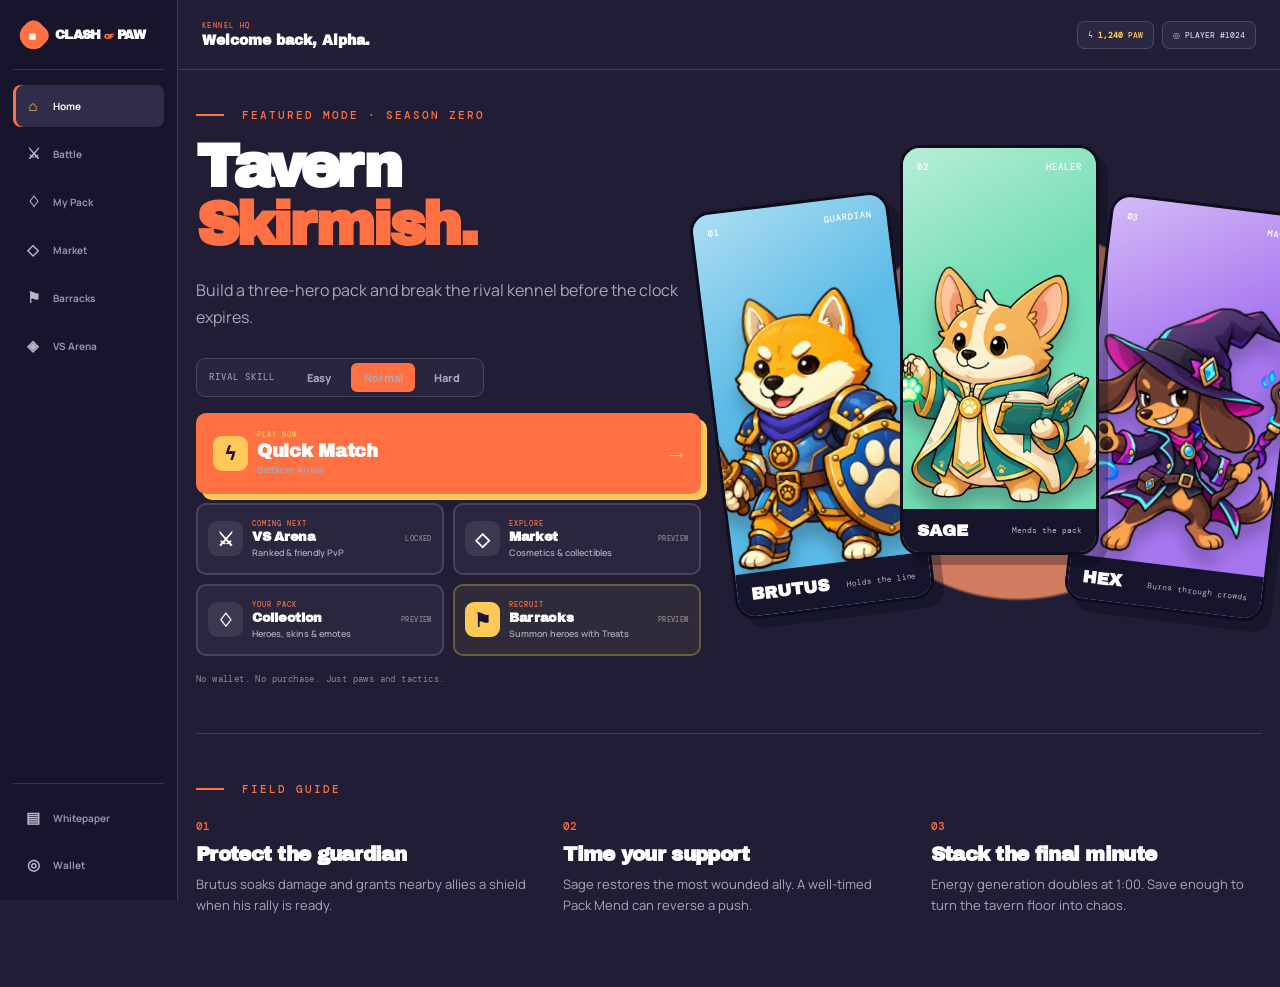
==== commit 3d2726e5: "Add Pages-ready character assets Publish character art and flatten static asset paths for reliable z" ====
--- a/play.html
+++ b/play.html
@@ -6,10 +6,10 @@
     <meta name="theme-color" content="#16152b" />
     <meta name="description" content="Play Clash of Paw — a fast tactical dog tower battler." />
     <link rel="manifest" href="manifest.webmanifest" />
-    <link rel="icon" href="assets/icon.svg" type="image/svg+xml" />
-    <link rel="preload" href="assets/characters/brutus-warrior.png" as="image" />
-    <link rel="preload" href="assets/characters/sage-healer.png" as="image" />
-    <link rel="preload" href="assets/characters/hex-mage.png" as="image" />
+    <link rel="icon" href="icon.svg" type="image/svg+xml" />
+    <link rel="preload" href="brutus-warrior.png" as="image" />
+    <link rel="preload" href="sage-healer.png" as="image" />
+    <link rel="preload" href="hex-mage.png" as="image" />
     <link rel="stylesheet" href="styles.css" />
     <title>Play — Clash of Paw</title>
   </head>
@@ -54,9 +54,9 @@
               <p class="fine-print">No wallet. No purchase. Just paws and tactics.</p>
             </div>
             <div class="pack-showcase" aria-label="Your starting pack">
-              <article class="hero-card warrior"><div class="role"><span>01</span> GUARDIAN</div><img src="assets/characters/brutus-warrior.png" alt="Brutus, a Shiba Inu warrior with a paw shield" /><div class="hero-name"><span>BRUTUS</span><small>Holds the line</small></div></article>
-              <article class="hero-card healer"><div class="role"><span>02</span> HEALER</div><img src="assets/characters/sage-healer.png" alt="Sage, a Corgi healer holding a glowing paw charm" /><div class="hero-name"><span>SAGE</span><small>Mends the pack</small></div></article>
-              <article class="hero-card mage"><div class="role"><span>03</span> MAGE</div><img src="assets/characters/hex-mage.png" alt="Hex, a Dachshund magician with a glowing staff" /><div class="hero-name"><span>HEX</span><small>Burns through crowds</small></div></article>
+              <article class="hero-card warrior"><div class="role"><span>01</span> GUARDIAN</div><img src="brutus-warrior.png" alt="Brutus, a Shiba Inu warrior with a paw shield" /><div class="hero-name"><span>BRUTUS</span><small>Holds the line</small></div></article>
+              <article class="hero-card healer"><div class="role"><span>02</span> HEALER</div><img src="sage-healer.png" alt="Sage, a Corgi healer holding a glowing paw charm" /><div class="hero-name"><span>SAGE</span><small>Mends the pack</small></div></article>
+              <article class="hero-card mage"><div class="role"><span>03</span> MAGE</div><img src="hex-mage.png" alt="Hex, a Dachshund magician with a glowing staff" /><div class="hero-name"><span>HEX</span><small>Burns through crowds</small></div></article>
             </div>
           </section>
 
@@ -76,9 +76,9 @@
             <div class="battle-controls">
               <div class="energy-block"><span class="bolt">ϟ</span><div><strong id="energy">5.0</strong><small>ENERGY</small></div><div class="energy-pips" id="energyPips"></div></div>
               <div class="summon-area"><p><span>SUMMON YOUR PACK</span><small id="nextHint">Choose a fighter</small></p><div class="cards">
-                <button class="card warrior" data-unit="brutus"><img src="assets/characters/brutus-warrior.png" alt="" /><span><b>Brutus</b><small>Guardian · shield</small></span><i>2</i></button>
-                <button class="card healer" data-unit="sage"><img src="assets/characters/sage-healer.png" alt="" /><span><b>Sage</b><small>Support · heal</small></span><i>3</i></button>
-                <button class="card mage" data-unit="hex"><img src="assets/characters/hex-mage.png" alt="" /><span><b>Hex</b><small>Ranged · burst</small></span><i>3</i></button>
+                <button class="card warrior" data-unit="brutus"><img src="brutus-warrior.png" alt="" /><span><b>Brutus</b><small>Guardian · shield</small></span><i>2</i></button>
+                <button class="card healer" data-unit="sage"><img src="sage-healer.png" alt="" /><span><b>Sage</b><small>Support · heal</small></span><i>3</i></button>
+                <button class="card mage" data-unit="hex"><img src="hex-mage.png" alt="" /><span><b>Hex</b><small>Ranged · burst</small></span><i>3</i></button>
               </div></div>
               <div class="skills"><button class="skill heal" id="healSkill"><span>✦</span><b>PACK MEND</b><small id="healText">READY</small></button><button class="skill shield" id="shieldSkill"><span>⬡</span><b>GUARD RALLY</b><small id="shieldText">READY</small></button></div>
               <div class="emotes" aria-label="Pack emotes"><button data-emote="NICE!">🐾</button><button data-emote="WOOF?!">!</button><button data-emote="TO THE MOON!">↗</button></div>
